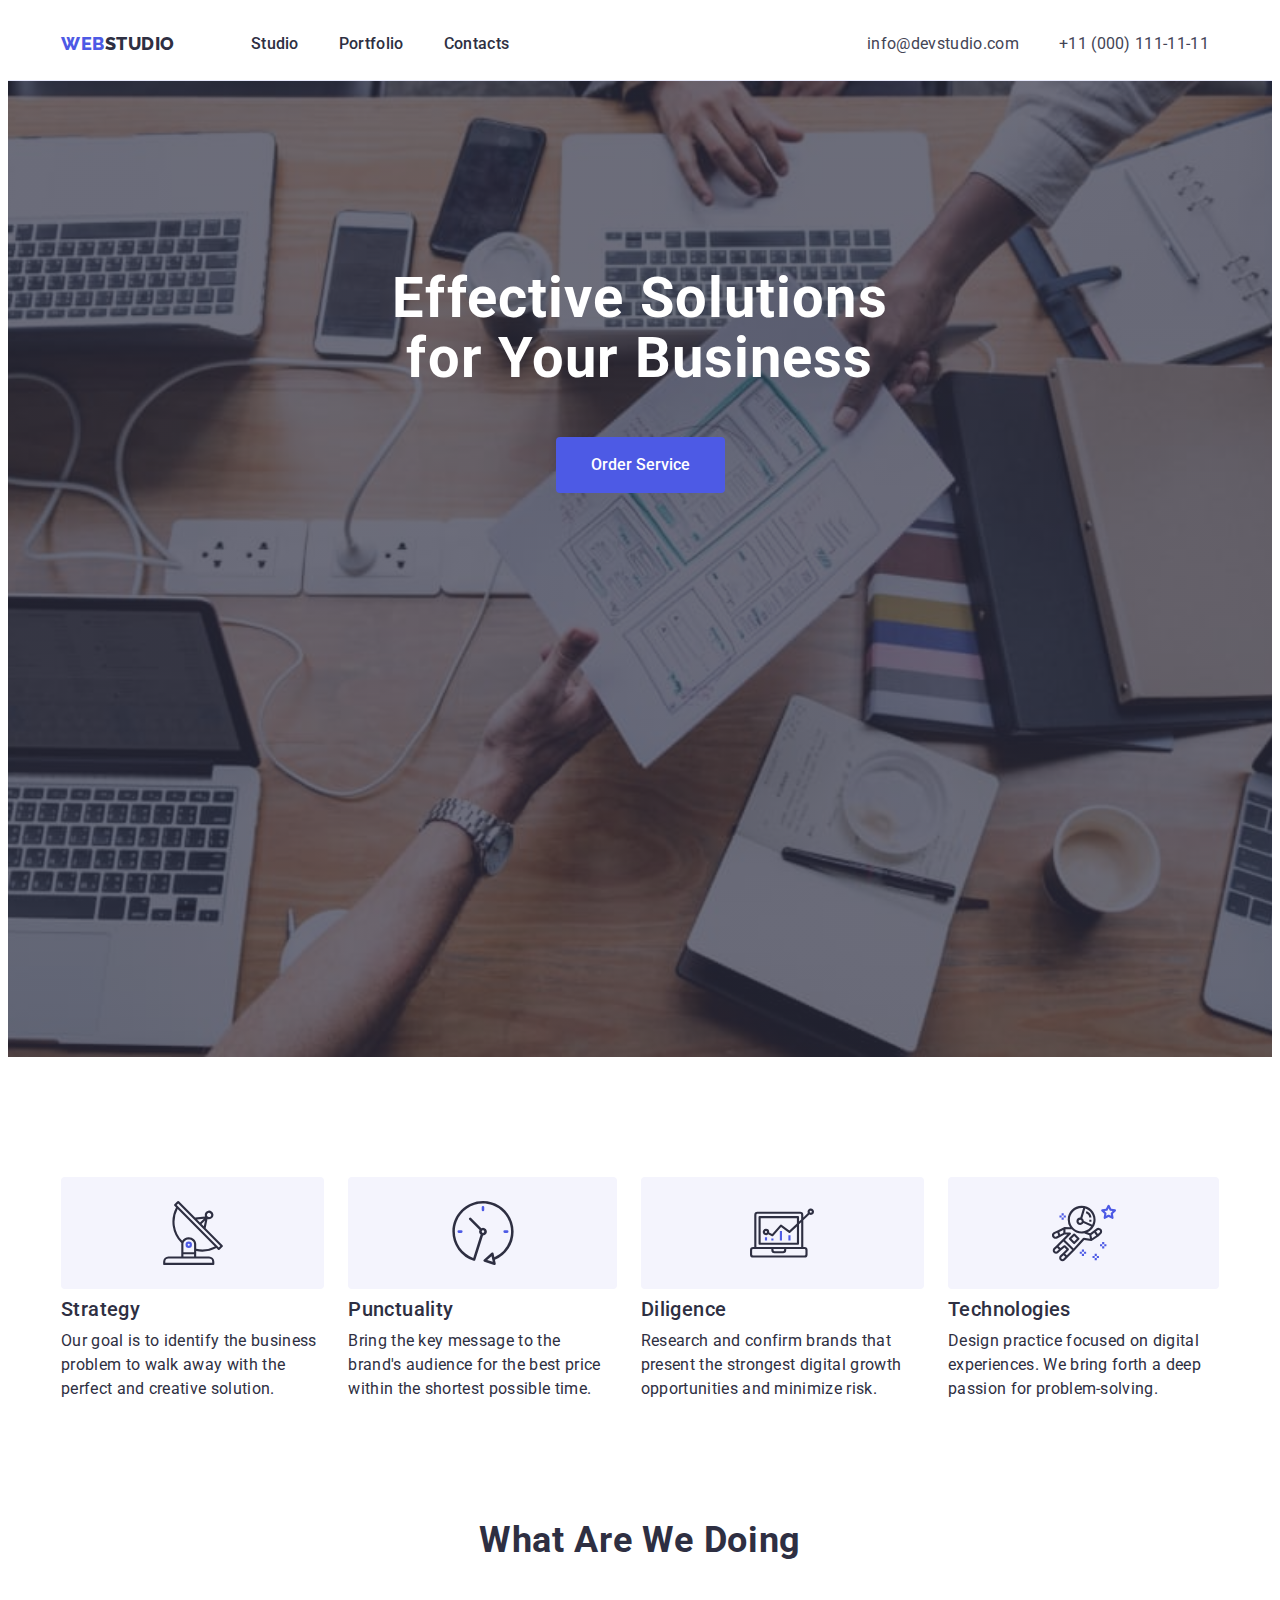
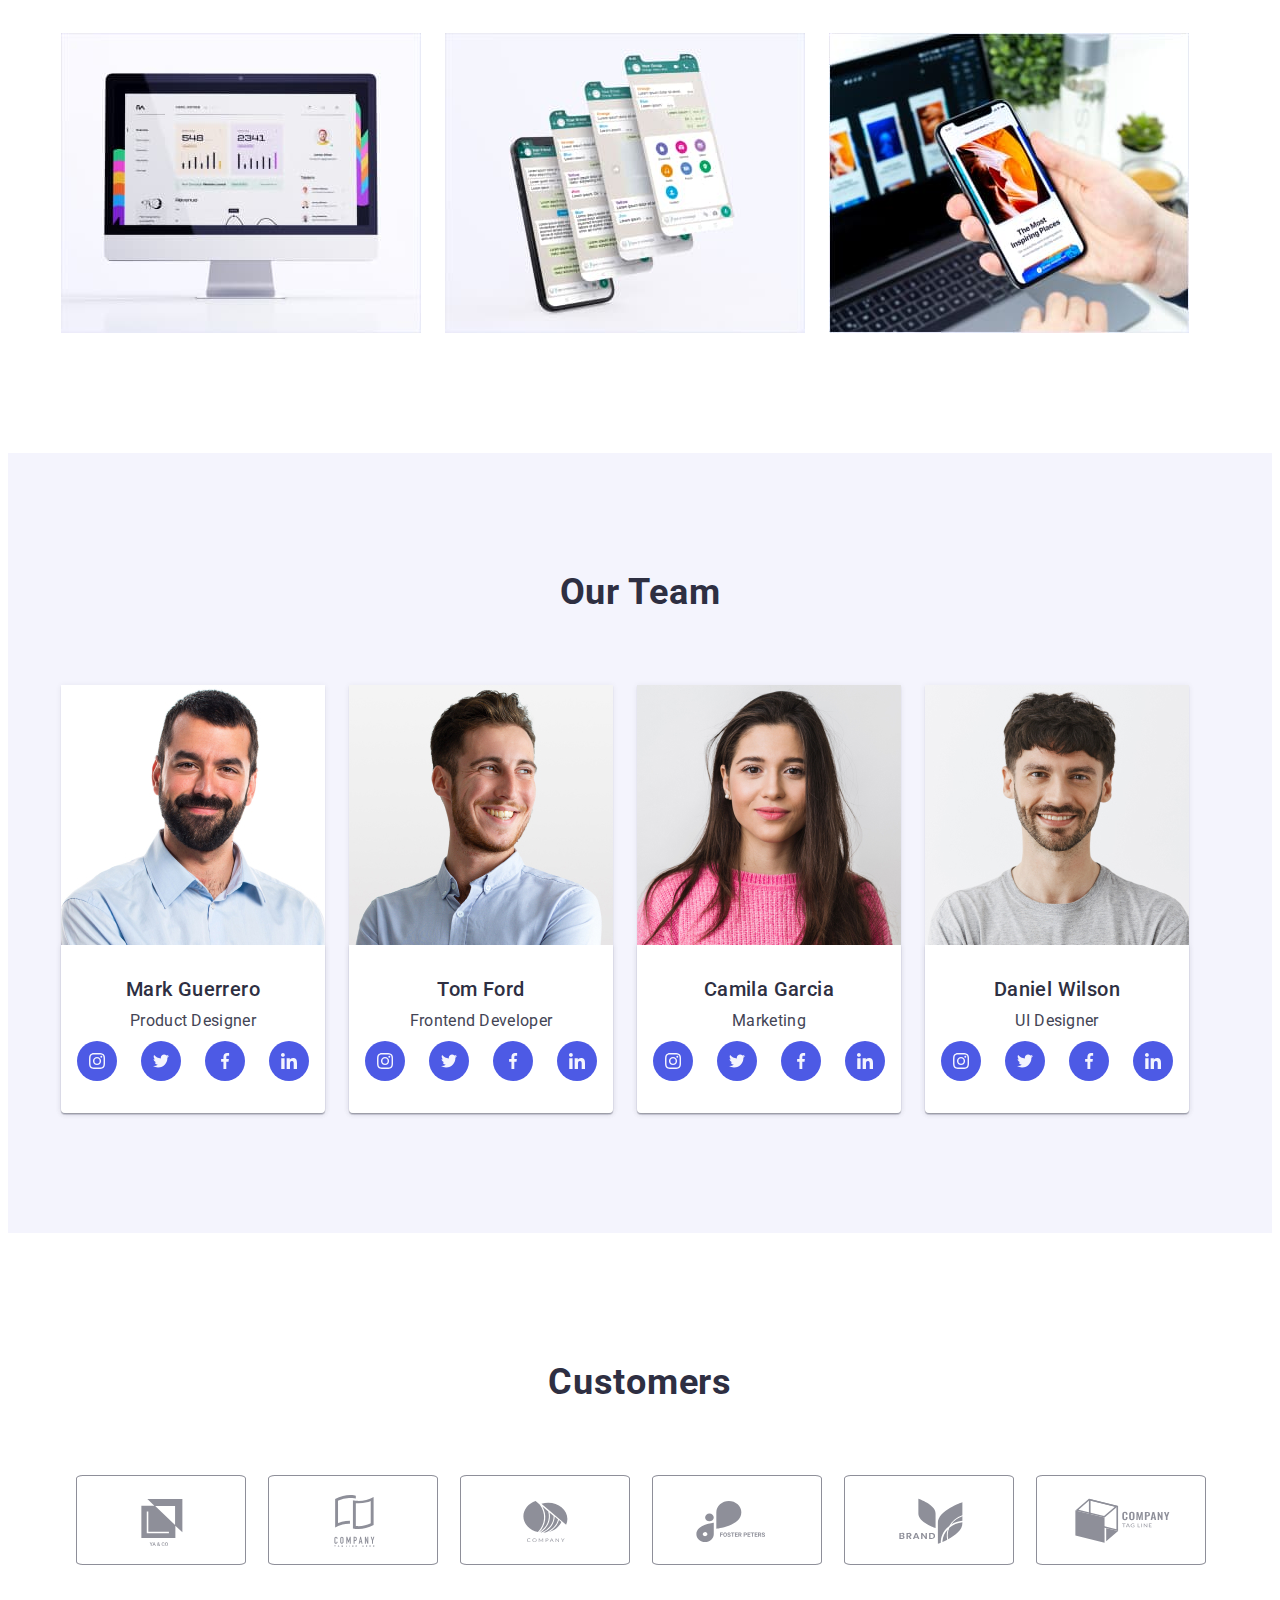
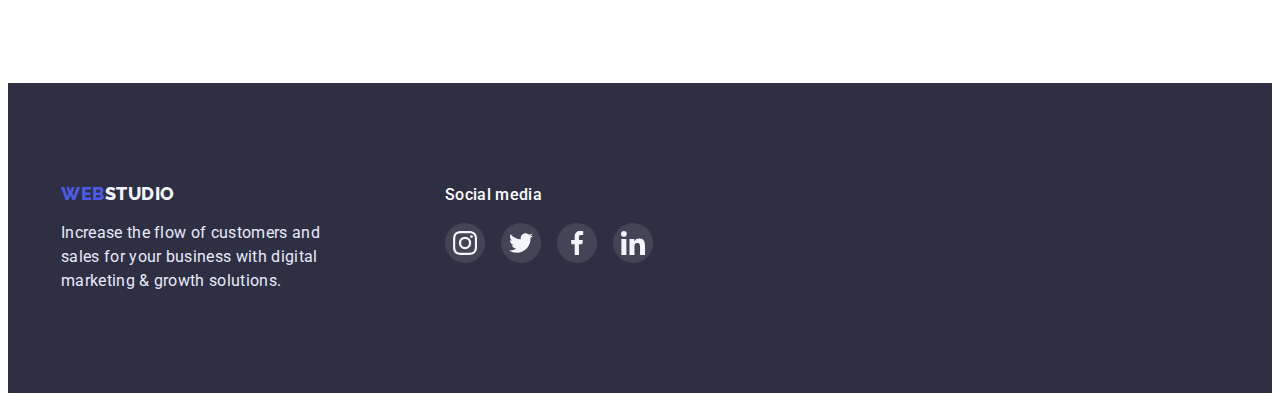
==== index.html @ 4a29c6fa "Initial commit" ====
<!DOCTYPE html>
<html lang="en">
  <head>
    <meta charset="UTF-8" />
    <meta http-equiv="X-UA-Compatible" content="IE=edge" />
    <meta name="viewport" content="width=device-width, initial-scale=1.0" />
    <title>Web Studio</title>
    <link rel="preconnect" href="https://fonts.googleapis.com" />
    <link rel="preconnect" href="https://fonts.gstatic.com" crossorigin />
    <link
      rel="stylesheet"
      href="https://cdnjs.cloudflare.com/ajax/libs/modern-normalize/1.1.0/modern-normalize.min.css"
      integrity="sha512-wpPYUAdjBVSE4KJnH1VR1HeZfpl1ub8YT/NKx4PuQ5NmX2tKuGu6U/JRp5y+Y8XG2tV+wKQpNHVUX03MfMFn9Q=="
      crossorigin="anonymous"
      referrerpolicy="no-referrer"
    />
    <link
      href="https://fonts.googleapis.com/css2?family=Raleway:wght@800&family=Roboto:wght@400;500;700;900&display=swap"
      rel="stylesheet"
    />
    <link rel="stylesheet" href="./css/style.css" />
  </head>
  <body>
    <header class="header">
      <div class="container header-list">
        <!-- navigation-->
        <nav class="header-navigation">
          <a class="header-logo" href="./index.html">
            <span class="span-logo">Web</span>Studio</a
          >
          <ul class="header-list list">
            <li class="header-item">
              <a class="header-link" href="./index.html">Studio</a>
            </li>
            <li class="header-item">
              <a class="header-link" href="./portfolio.html">Portfolio</a>
            </li>
            <li class="header-item">
              <a class="header-link" href="./contacts.html">Contacts</a>
            </li>
          </ul>
        </nav>

        <address class="address">
          <ul class="address-list list">
            <li class="address-phone">
              <a class="address-link" href="mailto:info@devstudio.com"
                >info@devstudio.com</a
              >
            </li>
            <li class="address-email">
              <a class="address-link" href="tel:+110001111111"
                >+11 (000) 111-11-11</a
              >
            </li>
          </ul>
        </address>
      </div>
    </header>
    <!--hero-->
    <main class="main">
      <section class="hero">
        <div class="container">
          <div class="hero-container">
            <h1 class="hero-slogan">Effective Solutions for Your Business</h1>
            <button class="hero-button" type="button">Order Service</button>
          </div>
        </div>
      </section>

      <!-- section 2-->
      <section class="values-section">
        <div class="container">
          <h2 class="visually-hidden">Values</h2>
          <ul class="values-section-list list">
            <li class="values-section-item">
              <div class="value-item-box">
                <svg class="value-icon" width="64" height="64">
                  <use href="./images/icons.svg#icon-antenna"></use>
                </svg>
              </div>
              <h3 class="values-section-item-header">Strategy</h3>
              <p class="values-section-item-text">
                Our goal is to identify the business problem to walk away with
                the perfect and creative solution.
              </p>
            </li>
            <li class="values-section-item">
              <div class="value-item-box">
                <svg class="value-icon" width="64" height="64">
                  <use href="./images/icons.svg#icon-clock"></use>
                </svg>
              </div>
              <h3 class="values-section-item-header">Punctuality</h3>
              <p class="values-section-item-text">
                Bring the key message to the brand's audience for the best price
                within the shortest possible time.
              </p>
            </li>
            <li class="values-section-item">
              <div class="value-item-box">
                <svg class="value-icon" width="64" height="64">
                  <use href="./images/icons.svg#icon-diagram"></use>
                </svg>
              </div>
              <h3 class="values-section-item-header">Diligence</h3>
              <p class="values-section-item-text">
                Research and confirm brands that present the strongest digital
                growth opportunities and minimize risk.
              </p>
            </li>
            <li class="values-section-item">
              <div class="value-item-box">
                <svg class="value-icon" width="64" height="64">
                  <use href="./images/icons.svg#icon-astronaut"></use>
                </svg>
              </div>
              <h3 class="values-section-item-header">Technologies</h3>
              <p class="values-section-item-text">
                Design practice focused on digital experiences. We bring forth a
                deep passion for problem-solving.
              </p>
            </li>
          </ul>
        </div>
      </section>
      <!--section 3-->
      <section class="doing-section">
        <div class="container">
          <h2 class="doing-section-header">What are we doing</h2>

          <ul class="doing-section-list list">
            <li class="doing-section-item">
              <img src="./images/img1.jpg" alt="monitor" width="360" />
            </li>
            <li class="doing-section-item">
              <img
                src="./images/img2.jpg"
                alt="phone and screens"
                width="360"
              />
            </li>
            <li class="doing-section-item">
              <img src="./images/img3.jpg" alt="phone in hand" width="360" />
            </li>
          </ul>
        </div>
      </section>

      <!-- section 4 -->
      <section class="team-section">
        <div class="container">
          <h2 class="team-section-header">Our Team</h2>

          <ul class="team-section-lsit list">
            <li class="team-section-item">
              <img
                src="./images/img4.jpg"
                alt="Mark Guerrero's photo"
                width="264"
              />
              <div class="card">
                <h3 class="team-section-name">Mark Guerrero</h3>
                <p class="team-section-position">Product Designer</p>

                <ul class="social-list">
                  <li class="social-list-item">
                    <a class="social-list-link" href="">
                      <svg class="team-social-icon" width="16" height="16">
                        <use href="./images/icons.svg#icon-instagram"></use>
                      </svg>
                    </a>
                  </li>
                  <li class="social-list-item">
                    <a class="social-list-link" href="">
                      <svg class="team-social-icon" width="16" height="16">
                        <use href="./images/icons.svg#icon-twitter"></use>
                      </svg>
                    </a>
                  </li>
                  <li class="social-list-item">
                    <a class="social-list-link" href="">
                      <svg class="team-social-icon" width="16" height="16">
                        <use href="./images/icons.svg#icon-facebook"></use>
                      </svg>
                    </a>
                  </li>
                  <li class="social-list-item">
                    <a class="social-list-link" href="">
                      <svg class="team-social-icon" width="16" height="16">
                        <use href="./images/icons.svg#icon-linkedin"></use>
                      </svg>
                    </a>
                  </li>
                </ul>
              </div>
            </li>
            <li class="team-section-item">
              <img src="./images/img5.jpg" alt="Tom Ford's photo" width="264" />
              <div class="card">
                <h3 class="team-section-name">Tom Ford</h3>
                <p class="team-section-position">Frontend Developer</p>
                <ul class="social-list">
                  <li class="social-list-item">
                    <a class="social-list-link" href="">
                      <svg class="team-social-icon" width="16" height="16">
                        <use href="./images/icons.svg#icon-instagram"></use>
                      </svg>
                    </a>
                  </li>
                  <li class="social-list-item">
                    <a class="social-list-link" href="">
                      <svg class="team-social-icon" width="16" height="16">
                        <use href="./images/icons.svg#icon-twitter"></use>
                      </svg>
                    </a>
                  </li>
                  <li class="social-list-item">
                    <a class="social-list-link" href="">
                      <svg class="team-social-icon" width="16" height="16">
                        <use href="./images/icons.svg#icon-facebook"></use>
                      </svg>
                    </a>
                  </li>
                  <li class="social-list-item">
                    <a class="social-list-link" href="">
                      <svg class="team-social-icon" width="16" height="16">
                        <use href="./images/icons.svg#icon-linkedin"></use>
                      </svg>
                    </a>
                  </li>
                </ul>
              </div>
            </li>
            <li class="team-section-item">
              <img
                src="./images/img6.jpg"
                alt="Camila Garcia's photo"
                width="264"
              />
              <div class="card">
                <h3 class="team-section-name">Camila Garcia</h3>
                <p class="team-section-position">Marketing</p>
                <ul class="social-list">
                  <li class="social-list-item">
                    <a class="social-list-link" href="">
                      <svg class="team-social-icon" width="16" height="16">
                        <use href="./images/icons.svg#icon-instagram"></use>
                      </svg>
                    </a>
                  </li>
                  <li class="social-list-item">
                    <a class="social-list-link" href="">
                      <svg class="team-social-icon" width="16" height="16">
                        <use href="./images/icons.svg#icon-twitter"></use>
                      </svg>
                    </a>
                  </li>
                  <li class="social-list-item">
                    <a class="social-list-link" href="">
                      <svg class="team-social-icon" width="16" height="16">
                        <use href="./images/icons.svg#icon-facebook"></use>
                      </svg>
                    </a>
                  </li>
                  <li class="social-list-item">
                    <a class="social-list-link" href="">
                      <svg class="team-social-icon" width="16" height="16">
                        <use href="./images/icons.svg#icon-linkedin"></use>
                      </svg>
                    </a>
                  </li>
                </ul>
              </div>
            </li>
            <li class="team-section-item">
              <img
                src="./images/img7.jpg"
                alt="Daniel Wilson's photo"
                width="264"
              />
              <div class="card">
                <h3 class="team-section-name">Daniel Wilson</h3>
                <p class="team-section-position">UI Designer</p>
                <ul class="social-list">
                  <li class="social-list-item">
                    <a class="social-list-link" href="">
                      <svg class="team-social-icon" width="16" height="16">
                        <use href="./images/icons.svg#icon-instagram"></use>
                      </svg>
                    </a>
                  </li>
                  <li class="social-list-item">
                    <a class="social-list-link" href="">
                      <svg class="team-social-icon" width="16" height="16">
                        <use href="./images/icons.svg#icon-twitter"></use>
                      </svg>
                    </a>
                  </li>
                  <li class="social-list-item">
                    <a class="social-list-link" href="">
                      <svg class="team-social-icon" width="16" height="16">
                        <use href="./images/icons.svg#icon-facebook"></use>
                      </svg>
                    </a>
                  </li>
                  <li class="social-list-item">
                    <a class="social-list-link" href="">
                      <svg class="team-social-icon" width="16" height="16">
                        <use href="./images/icons.svg#icon-linkedin"></use>
                      </svg>
                    </a>
                  </li>
                </ul>
              </div>
            </li>
          </ul>
        </div>
      </section>
      <!-- --------------- Customers ---------------------- -->
      <section class="customers-section">
        <div class="container">
          <h2 class="customers-section-header">Customers</h2>
          <ul class="customers-list list">
            <li class="customers-list-item">
              <a class="customers-link" href="">
                <svg class="customers-icon" width="104" height="56">
                  <use href="./images/icons.svg#icon-Logo"></use>
                </svg>
              </a>
            </li>
            <li class="customers-list-item">
              <a class="customers-link" href="">
                <svg class="customers-icon" width="104" height="56">
                  <use href="./images/icons.svg#icon-Logo-1"></use>
                </svg>
              </a>
            </li>
            <li class="customers-list-item">
              <a class="customers-link" href="">
                <svg class="customers-icon" width="104" height="56">
                  <use href="./images/icons.svg#icon-Logo-2"></use>
                </svg>
              </a>
            </li>
            <li class="customers-list-item">
              <a class="customers-link" href="">
                <svg class="customers-icon" width="104" height="56">
                  <use href="./images/icons.svg#icon-Logo-3"></use>
                </svg>
              </a>
            </li>
            <li class="customers-list-item">
              <a class="customers-link" href="">
                <svg class="customers-icon" width="104" height="56">
                  <use href="./images/icons.svg#icon-Logo-4"></use>
                </svg>
              </a>
            </li>
            <li class="customers-list-item">
              <a class="customers-link" href="">
                <svg class="customers-icon" width="104" height="56">
                  <use href="./images/icons.svg#icon-Logo-5"></use>
                </svg>
              </a>
            </li>
          </ul>
        </div>
      </section>
    </main>
    <footer class="footer">
      <div class="container footer-cards">
        <div class="footer-card">
          <a class="footer-link" href="./index.html"
            ><span class="footer-span-logo">Web</span>Studio</a
          >
          <p class="footer-text">
            Increase the flow of customers and sales for your business with
            digital marketing & growth solutions.
          </p>
        </div>
        <div class="footer-social">
          <p class="footer-social-header">Social media</p>
          <ul class="footer-social-list">
            <li class="footer-social-list-item">
              <a class="footer-social-link" href="">
                <svg class="footer-icon" width="24" height="24">
                  <use href="./images/icons.svg#icon-instagram"></use>
                </svg>
              </a>
            </li>
            <li class="footer-social-list-item">
              <a class="footer-social-link" href="">
                <svg class="footer-icon" width="24" height="24">
                  <use href="./images/icons.svg#icon-twitter"></use>
                </svg>
              </a>
            </li>
            <li class="footer-social-list-item">
              <a class="footer-social-link" href="">
                <svg class="footer-icon" width="24" height="24">
                  <use href="./images/icons.svg#icon-facebook"></use>
                </svg>
              </a>
            </li>
            <li class="footer-social-list-item">
              <a class="footer-social-link" href="">
                <svg class="footer-icon" width="24" height="24">
                  <use href="./images/icons.svg#icon-linkedin"></use>
                </svg>
              </a>
            </li>
          </ul>
        </div>
      </div>
    </footer>
  </body>
</html>
---- css/style.css ----
body {
  font-family: 'Roboto', sans-serif;
  color: var(--small-elements-color);
  background-color: var(--main-background);
}
h1,
h2,
h3,
h3,
h4,
h5,
h6,
p {
  margin: 0;
}
ul {
  list-style: none;
  margin: 0;
  padding-left: 0;
}
a {
  text-decoration: none;
  color: inherit;
}
img {
  display: block;
  max-width: 100%;
  height: auto;
}
.container {
  width: 1158px;

  margin-right: auto;

  margin-left: auto;
  padding-left: 15px;
  padding-right: 15px;
}
:root {
  --text-color: #2e2f42; /* NAVY BLUE */
  --hover-btn: #404bbf; /* OCEAN */
  --small-elements-color: #434455; /* slate*/
  --main-background: #ffffff; /* white*/
  --logo-color: #4d5ae5; /* iris*/
  --footer-link-color: #f4f4fd; /* CLOUD */
  --footer-text-color: #e7e9fc; /* CORNFLOWER */
  --borders-color: #8e8f99; /* LIGHT SLATE */
  --logo-font: 'Raleway', sans-serif;
  --universal-gap: 24px;
  --green: #31d0aa;
  --footer-socials-bcgr: rgba(255, 255, 255, 0.1);
  --hero-eclipse: rgba(46, 47, 66, 0.7);
}
.list {
  list-style: none;
  list-style-position: inherit;
}
.visually-hidden {
  position: absolute;
  width: 1px;
  height: 1px;
  margin: -1px;
  border: 0;
  padding: 0;
  white-space: nowrap;
  clip-path: inset(100%);
  clip: rect(0 0 0 0);
  overflow: hidden;
}
/* -----------header----------- */
.header-list {
  display: flex;
  align-items: center;
  gap: 40px;
}
.header {
  border-bottom: 1px solid var(--footer-text-color);
}
.header-navigation {
  display: flex;
  align-items: center;
}

.header-logo {
  font-family: var(--logo-font);
  font-weight: 800;
  font-size: 18px;
  line-height: 1.33;
  margin-right: 76px;
  letter-spacing: 0.03em;
  text-transform: uppercase;
  color: var(--text-color);

  text-decoration: none;
}
.span-logo {
  color: var(--logo-color);
}

.header-link {
  display: inline-block;
  text-decoration: none;
  color: var(--text-color);
  font-weight: 500;
  font-size: 16px;
  line-height: 1.5;
  padding-top: 24px;
  padding-bottom: 24px;
  letter-spacing: 0.02em;
}
.header-link:hover,
.header-link:focus {
  color: var(--hover-btn);
}

/* ------------address-------------- */
.address-list {
  display: flex;
  gap: 20px;
  margin-left: auto;
}
.address-link {
  text-decoration: none;
  color: var(--small-elements-color);
  font-style: normal;
  font-size: 16px;
  line-height: 1.5;
  padding: 24px 10px;
  letter-spacing: 0.02em;
}
.address-link:hover,
.address-link:focus {
  color: var(--hover-btn);
}
.address-phone {
}
.address {
  margin-left: auto;
}
.address-email {
}

/*---------------------footer--------------- */
.footer {
  background: var(--text-color);
  padding: 100px 0;
}
.footer-cards {
  display: flex;
  align-items: baseline;
}
.footer-card {
}
.footer-link {
  text-decoration: none;
  color: var(--footer-link-color);

  font-family: var(--logo-font);

  font-weight: 800;
  font-size: 18px;
  line-height: 1.16;

  margin-bottom: 8px;
  letter-spacing: 0.03em;
  text-transform: uppercase;
}
.footer-text {
  font-size: 16px;
  line-height: 1.5;
  /* or 150% */
  width: 264px;
  letter-spacing: 0.02em;
  max-height: 264px;
  margin-top: 16px;

  color: var(--footer-text-color);
}
.footer-span-logo {
  color: var(--logo-color);
}
.footer-social {
  margin-left: 120px;
  width: 208px;
  height: 80px;
}
.footer-social-header {
  font-weight: 500;
  font-size: 16px;
  line-height: 24px;
  /* identical to box height, or 150% */

  letter-spacing: 0.02em;
  color: var(--main-background);
  margin-bottom: 16px;
}
.footer-social-list {
  display: flex;
  gap: 16px;
}
.footer-social-list-item {
}
.footer-social-link {
  display: flex;
  border: 0px solid var(--footer-socials-bcgr);
  border-radius: 50%;
  background-color: var(--footer-socials-bcgr);
  width: 40px;
  height: 40px;
  justify-content: center;
  align-items: center;
  fill: var(--footer-link-color);
}
.footer-social-link:is(:hover, :focus) {
  background-color: var(--green);
}
.footer-icon {
}

/*---------------------hero--------------- */
.hero {
  height: 600px;
  background: var(--text-color);
  background-image: linear-gradient(var(--hero-eclipse), var(--hero-eclipse)),
    url(../images/hero.jpg);
  background-repeat: no-repeat;
  background-position: center;
  background-size: cover;
  margin-left: auto;
  margin-right: auto;
  max-width: 1440px;
  padding-top: 188px;
  padding-bottom: 188px;
}
.hero-container {
  display: flex;
  flex-direction: column;
  align-items: center;
  max-width: 1440рх;
}
.hero-slogan {
  /* Header 1 */
  display: block;

  width: 496px;
  font-size: 56px;
  line-height: 1.07;
  /* or 107% */

  margin-bottom: 48px;
  text-align: center;
  letter-spacing: 0.02em;

  color: var(--main-background);
}
.hero-button {
  font-family: inherit;
  background: var(--logo-color);
  border-radius: 4px;
  padding: 16px 32px;
  min-width: 169px;

  font-weight: 500;
  font-size: 16px;
  line-height: 1.5;

  color: var(--main-background);
  border-style: none;
  /* Inside auto layout */
  cursor: pointer;
}
.hero-button:hover {
  background-color: var(--hover-btn);
}
/*----------------------------Values---------------------*/
.values-section {
  padding: 120px 0;
}

.values-section-list {
  display: flex;
  gap: var(--universal-gap);
}

.values-section-item {
  width: calc((100%-72px) / 4);
}
.value-item-box {
  display: flex;
  justify-content: center;
  align-items: center;
  background-color: var(--footer-link-color);
  border-radius: 4px;
  margin-bottom: 8px;
  min-height: 112px;
}
.value-icon {
}
.values-section-item-header {
  font-weight: 500;
  font-size: 20px;
  line-height: 1.2;
  margin-bottom: 8px;
  letter-spacing: 0.02em;

  /* NAVY BLUE */

  color: var(--text-color);
}
.values-section-item-text {
  font-size: 16px;
  line-height: 1.5;
  /* or 150% */

  letter-spacing: 0.02em;

  /* SLATE */

  color: var(--text-color);
}
/*----------------------------Doing---------------------*/
.doing-section {
  padding-bottom: 120px;
}
.doing-section-header {
  font-size: 36px;
  line-height: 1.11;

  text-align: center;
  letter-spacing: 0.02em;
  text-transform: capitalize;
  margin-bottom: 72px;

  /* NAVY BLUE */
  color: var(--text-color);
}

.doing-section-list {
  display: flex;
  gap: var(--universal-gap);
  padding-left: 0;
}
/*
.doing-section-item {
} */
/*----------------------------Team---------------------*/
.team-section {
  padding-top: 120px;
  padding-bottom: 120px;
  background-color: var(--footer-link-color);
}
.team-section-header {
  font-size: 36px;
  line-height: 1.11;
  text-align: center;
  letter-spacing: 0.02em;
  text-transform: capitalize;
  margin-bottom: 72px;

  /* NAVY BLUE */

  color: var(--text-color);
}
.team-section-lsit {
  display: flex;

  gap: var(--universal-gap);
  padding-left: 0;
}

.team-section-item {
  box-shadow: 0px 1px 6px rgb(46 47 66 / 8%), 0px 1px 1px rgb(46 47 66 / 16%),
    0px 2px 1px rgb(46 47 66 / 8%);
  border-radius: 0 0 4px 4px;
}
.card {
  text-align: center;
  background: var(--main-background);
  box-shadow: 0px 1px 6px rgba(46, 47, 66, 0.08),
    0px 1px 1px rgba(46, 47, 66, 0.16), 0px 2px 1px rgba(46, 47, 66, 0.08);
  border-radius: 0px 0px 4px 4px;

  padding: 32px 16px;
}
.team-section-name {
  font-weight: 500;
  font-size: 20px;
  line-height: 1.2;
  margin-bottom: 8px;

  letter-spacing: 0.02em;
  color: var(--text-color);
}
.team-section-position {
  font-size: 16px;
  line-height: 1.5;
  letter-spacing: 0.02em;
  margin-bottom: 8px;
}

.social-list {
  display: flex;
  gap: 24px;
  justify-content: center;
  align-items: center;
}
.social-list-link {
  background-color: var(--logo-color);
}
.social-list-link:hover {
  background-color: var(--hover-btn);
  color: var(--hover-btn);
}
.social-list-item {
}
.social-list-link {
  display: flex;
  background-color: var(--logo-color);

  border-radius: 50%;

  width: 40px;
  height: 40px;
  justify-content: center;
  align-items: center;
}

.team-social-icon {
  fill: var(--footer-link-color);
}

/* ----------------------------------Customers section ----------------------------------- */
.customers-section {
  padding: 130px 0 120px 0;
}
.customers-section-header {
  font-size: 36px;
  line-height: 1.11;
  text-align: center;
  letter-spacing: 0.02em;
  text-transform: capitalize;
  margin-bottom: 72px;

  /* NAVY BLUE */

  color: var(--text-color);
}
.customers-list {
  display: flex;
  gap: var(--universal-gap);
  justify-content: center;
}
.customers-list-item {
  width: 168px;
  height: 88px;
}
.customers-link {
  display: flex;
  justify-content: center;
  align-items: center;
  width: 100%;
  height: 100%;
  border: 1px solid var(--borders-color);
  border-radius: 4%;
}

.customers-link:is(:hover, :focus) {
  border-color: var(--hover-btn);
  color: var(--hover-btn);
}

.customers-icon {
  fill: var(--borders-color);
}
.customers-link:hover .customers-icon,
.customers-link:focus .customers-icon {
  fill: var(--hover-btn);
}

/* -------------------------------Portfolio page------------------------- */
.portfolio-section {
  padding-top: 96px;
  padding-bottom: 120px;
}
.filter-list {
  display: flex;
  justify-content: center;
  gap: var(--universal-gap);
  padding-left: 0;
  margin-bottom: 72px;
}
/* 
.filter-list-item {
} */
.filter-list-item-btn {
  font-family: inherit;
  padding: 12px 24px;

  /* CLOUD */

  background: var(--footer-link-color);
  /* CORNFLOWER */

  border: 1px solid var(--footer-text-color);
  border-radius: 4px;
  font-weight: 500;
  font-size: 15px;
  line-height: 1.5;

  letter-spacing: 0.04em;

  /* IRIS */

  color: var(--logo-color);
  cursor: pointer;
}
.filter-list-item-btn:hover,
.filter-list-item-btn:focus {
  border: 0;
  color: var(--main-background);
  background: var(--hover-btn);
  box-shadow: 0px 3px 1px rgba(0, 0, 0, 0.1), 0px 2px 1px rgba(0, 0, 0, 0.08),
    0px 2px 2px rgba(0, 0, 0, 0.12);
}
/* ----------------------------------Projects section--------------------- */

.projects-section-list {
  display: flex;
  flex-wrap: wrap;
  column-gap: var(--universal-gap);
  row-gap: 48px;
  padding-left: 0;
}

.projects-section-item {
  flex-basis: calc((100% - 48px) / 3);
}
.projects-card {
  display: inline-block;
  border: 1px solid var(--footer-text-color);
  box-shadow: 0px 1px 6px rgba(46, 47, 66, 0.08);
}
.projects-card:hover,
.projects-card:focus {
  border: 0.5px solid var(--footer-link-color)
  box-shadow: 0px 1px 6px rgba(46, 47, 66, 0.08),
    0px 1px 1px rgba(46, 47, 66, 0.16), 0px 2px 1px rgba(46, 47, 66, 0.08);
}
.portfolio-card {
  padding-top: 32px;
  padding-bottom: 32px;
  padding-left: 16px;

  border: 1px solid var(--footer-text-color);
  border-top: none;
}
.projects-section-name {
  font-weight: 500;
  font-size: 20px;
  line-height: 1.2;
  margin-bottom: 8px;

  letter-spacing: 0.02em;
  color: var(--text-color);
}
.projects-section-type {
  font-size: 16px;
  line-height: 1.5;
  letter-spacing: 0.02em;
}
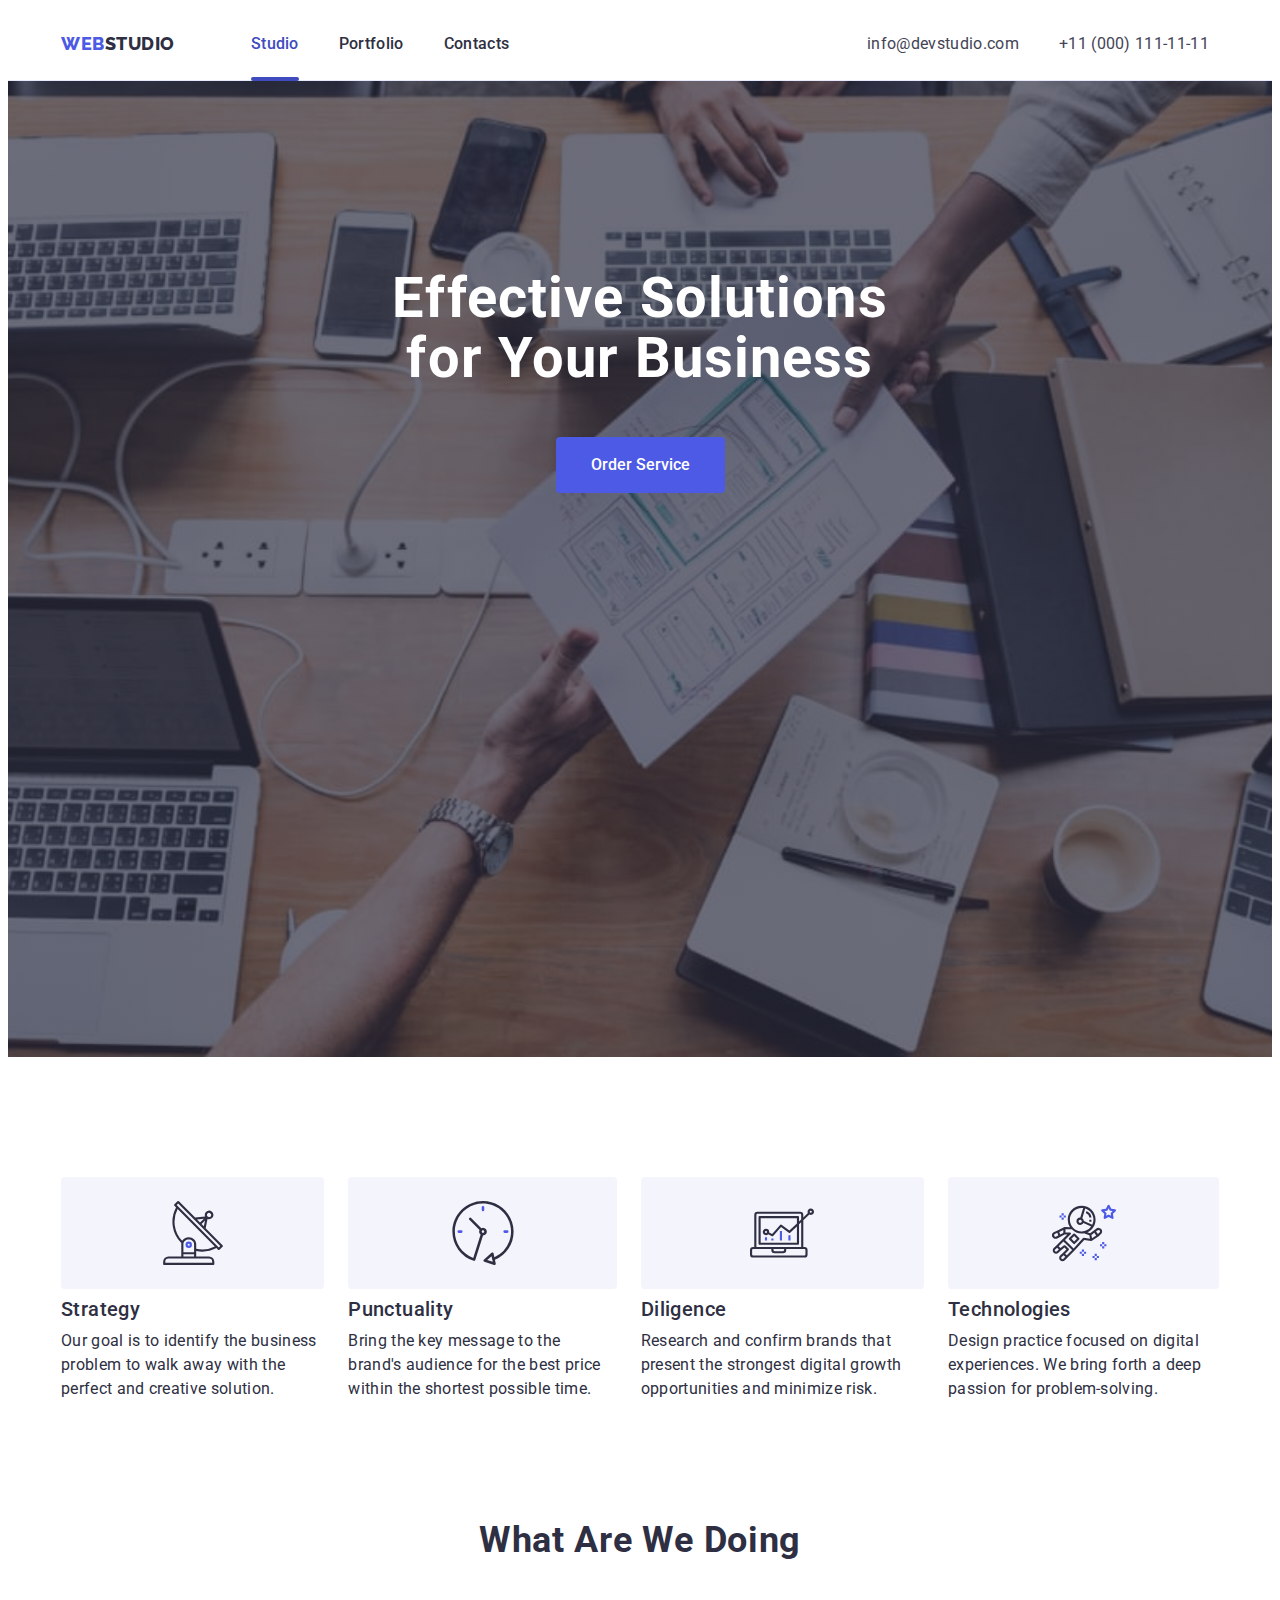
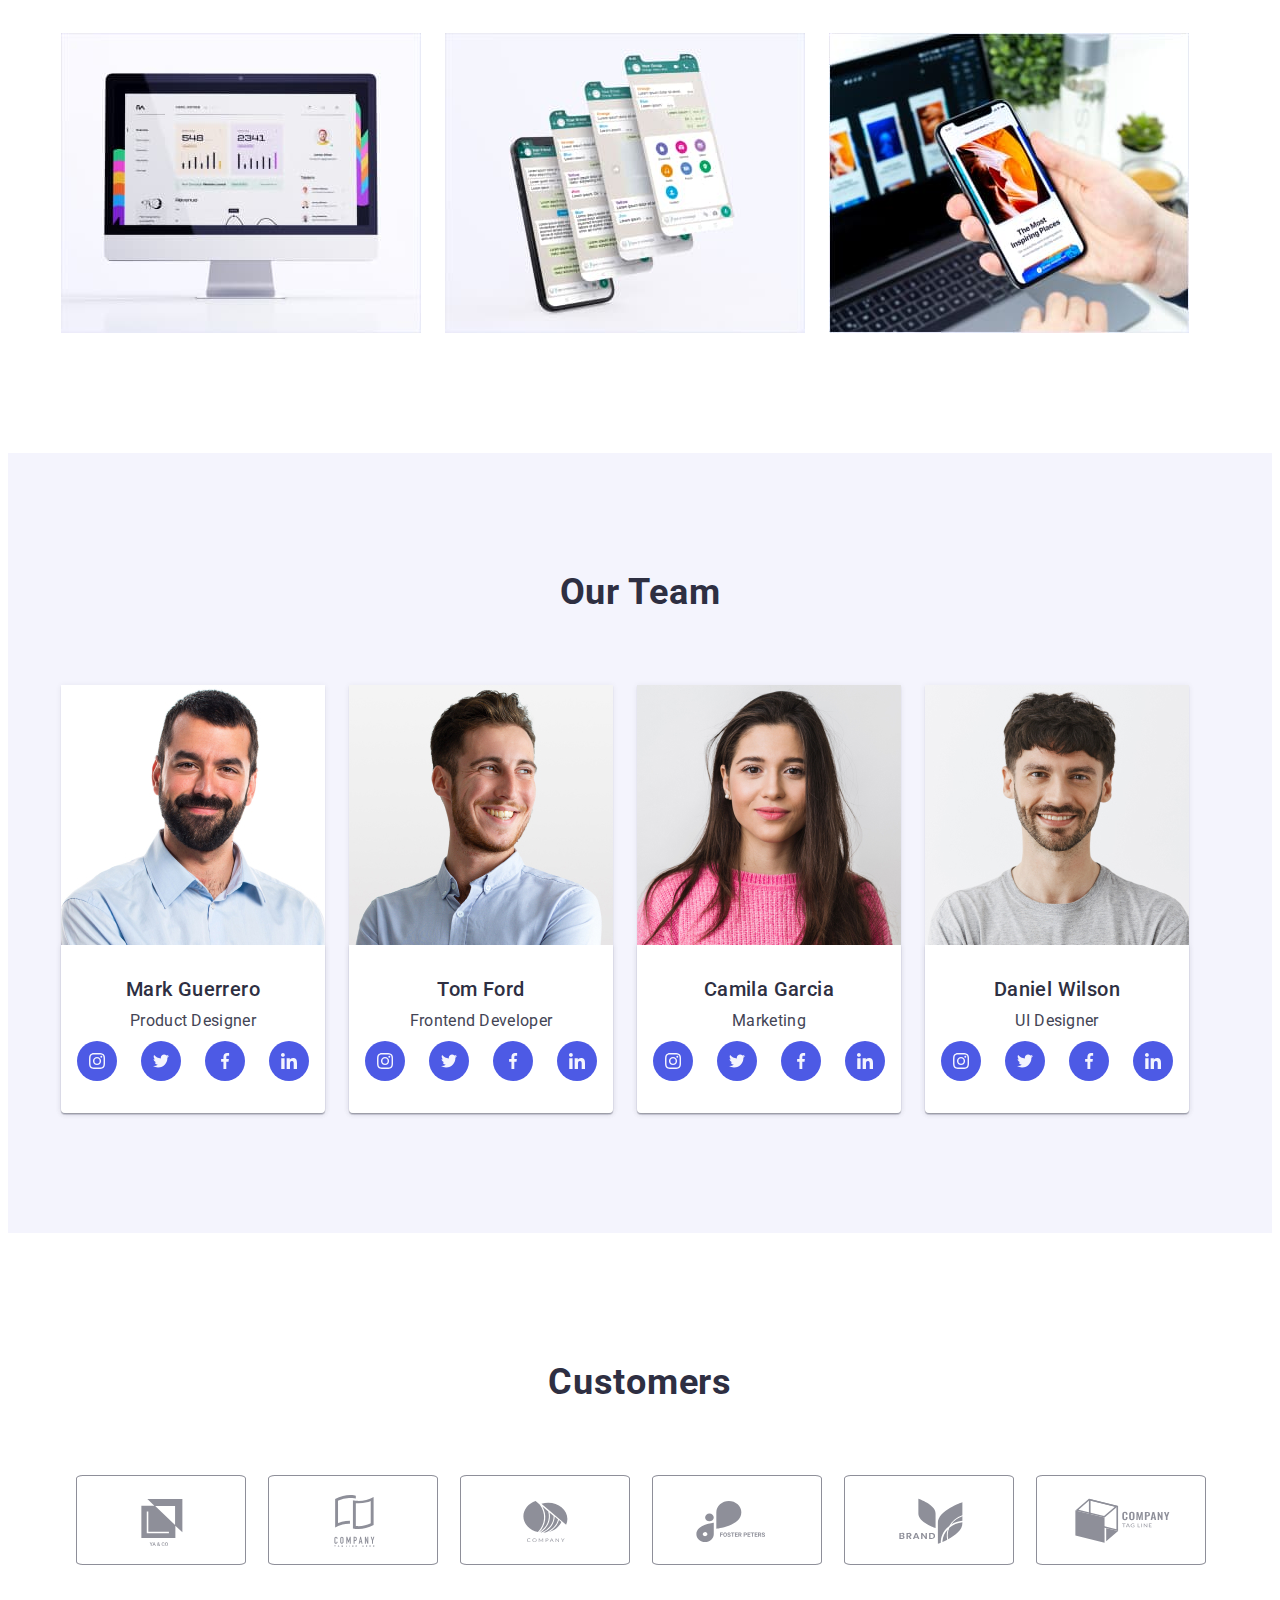
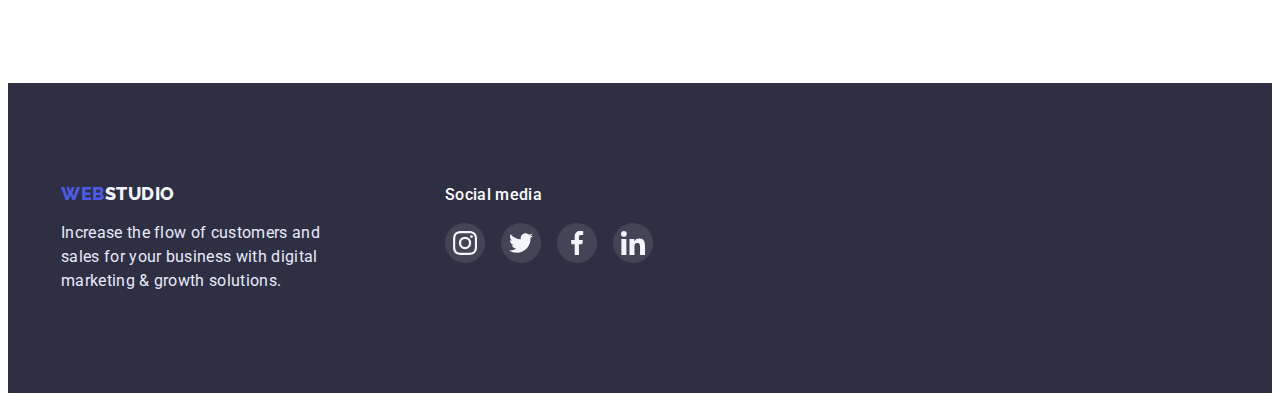
==== commit 89805280: "hw5-before check" ====
--- a/index.html
+++ b/index.html
@@ -30,7 +30,7 @@
           >
           <ul class="header-list list">
             <li class="header-item">
-              <a class="header-link" href="./index.html">Studio</a>
+              <a class="header-link current-page" href="./index.html">Studio</a>
             </li>
             <li class="header-item">
               <a class="header-link" href="./portfolio.html">Portfolio</a>
@@ -63,7 +63,7 @@
         <div class="container">
           <div class="hero-container">
             <h1 class="hero-slogan">Effective Solutions for Your Business</h1>
-            <button class="hero-button" type="button">Order Service</button>
+            <button class="hero-button" data-modal-open type="button">Order Service</button>
           </div>
         </div>
       </section>
@@ -414,5 +414,11 @@
         </div>
       </div>
     </footer>
+    <div class="backdrop is-hidden" data-modal>
+      <div class="modal"><button type="button" class="modal-close-btn" data-modal-close><svg class="modal-close-btn-pic" width="8" height="8">
+        <use href="./images/icons.svg#icon-close"></use>
+      </svg></button></div>
+    </div>
+    <script src="./js/modal.js"></script>
   </body>
 </html>
--- a/css/style.css
+++ b/css/style.css
@@ -26,6 +26,9 @@
   display: block;
   max-width: 100%;
   height: auto;
+}
+button{
+  cursor: pointer;
 }
 .container {
   width: 1158px;
@@ -50,6 +53,12 @@
   --green: #31d0aa;
   --footer-socials-bcgr: rgba(255, 255, 255, 0.1);
   --hero-eclipse: rgba(46, 47, 66, 0.7);
+  --modal-bg-color: #FCFCFC;
+  --backdrop-bg-color: rgba(46, 47, 66, 0.4);
+  --trans-dur-func: 250ms cubic-bezier(0.4, 0, 0.2, 1);
+
+  
+
 }
 .list {
   list-style: none;
@@ -67,6 +76,7 @@
   clip: rect(0 0 0 0);
   overflow: hidden;
 }
+
 /* -----------header----------- */
 .header-list {
   display: flex;
@@ -98,6 +108,7 @@
 }
 
 .header-link {
+  position: relative;
   display: inline-block;
   text-decoration: none;
   color: var(--text-color);
@@ -107,11 +118,35 @@
   padding-top: 24px;
   padding-bottom: 24px;
   letter-spacing: 0.02em;
-}
-.header-link:hover,
+  transition: color var(--trans-dur-func);
+}
+.current-page {
+  color: var(--hover-btn);
+}
+
+.current-page::after {
+    content: '';
+    position: absolute;
+    left: 0;
+    bottom: -1px;
+    display: block;
+    width: 100%;
+    height: 4px;
+    background-color: var(--hover-btn);
+    border-radius: 2px;
+    /* transform: scale(0, 0); */
+  }
+  .header-link:hover,
 .header-link:focus {
   color: var(--hover-btn);
 }
+
+  /* .header-link:hover ::after,
+  .header-link:focus ::after  {
+    transform: scale(1, 1);
+
+  } */
+
 
 /* ------------address-------------- */
 .address-list {
@@ -127,6 +162,7 @@
   line-height: 1.5;
   padding: 24px 10px;
   letter-spacing: 0.02em;
+  transition: color var(--trans-dur-func);
 }
 .address-link:hover,
 .address-link:focus {
@@ -210,6 +246,7 @@
   justify-content: center;
   align-items: center;
   fill: var(--footer-link-color);
+  transition: background-color var(--trans-dur-func);
 }
 .footer-social-link:is(:hover, :focus) {
   background-color: var(--green);
@@ -267,7 +304,7 @@
   color: var(--main-background);
   border-style: none;
   /* Inside auto layout */
-  cursor: pointer;
+  transition: background-color var(--trans-dur-func);
 }
 .hero-button:hover {
   background-color: var(--hover-btn);
@@ -406,6 +443,9 @@
 }
 .social-list-link {
   background-color: var(--logo-color);
+  transition: color var(--trans-dur-func),
+  background-color var(--trans-dur-func);
+  
 }
 .social-list-link:hover {
   background-color: var(--hover-btn);
@@ -462,6 +502,8 @@
   height: 100%;
   border: 1px solid var(--borders-color);
   border-radius: 4%;
+  transition: color var(--trans-dur-func),
+  border-color var(--trans-dur-func);
 }
 
 .customers-link:is(:hover, :focus) {
@@ -512,13 +554,15 @@
   /* IRIS */
 
   color: var(--logo-color);
-  cursor: pointer;
+  transition: box-shadow var(--trans-dur-func),  color var(--trans-dur-func),
+  background-color var(--trans-dur-func),
+  border var(--trans-dur-func);
 }
 .filter-list-item-btn:hover,
 .filter-list-item-btn:focus {
   border: 0;
   color: var(--main-background);
-  background: var(--hover-btn);
+  background-color: var(--hover-btn);
   box-shadow: 0px 3px 1px rgba(0, 0, 0, 0.1), 0px 2px 1px rgba(0, 0, 0, 0.08),
     0px 2px 2px rgba(0, 0, 0, 0.12);
 }
@@ -539,13 +583,40 @@
   display: inline-block;
   border: 1px solid var(--footer-text-color);
   box-shadow: 0px 1px 6px rgba(46, 47, 66, 0.08);
+  transition: box-shadow var(--trans-dur-func), 
+  border var(--trans-dur-func);
 }
 .projects-card:hover,
 .projects-card:focus {
-  border: 0.5px solid var(--footer-link-color)
+  border: 0.5px solid var(--footer-link-color),
   box-shadow: 0px 1px 6px rgba(46, 47, 66, 0.08),
     0px 1px 1px rgba(46, 47, 66, 0.16), 0px 2px 1px rgba(46, 47, 66, 0.08);
 }
+.projects-card-wraper {
+  position: relative;
+  overflow: hidden;
+}
+
+.projects-card-overlay {
+  color: var(--footer-link-color);
+  background-color: var(--logo-color);
+  padding-top: 40px;
+  padding-left: 30px;
+  padding-right: 30px;
+  position: absolute;
+  top: 0;
+  left: 0;
+  width: 100%;
+  height: 100%;
+  transform: translateY(100%);
+  transition: transform var(--trans-dur-func);
+  overflow: auto;
+}
+.projects-card:hover .projects-card-overlay,
+.projects-card:focus .projects-card-overlay {
+  transform: translate(0);
+}
+
 .portfolio-card {
   padding-top: 32px;
   padding-bottom: 32px;
@@ -568,3 +639,61 @@
   line-height: 1.5;
   letter-spacing: 0.02em;
 }
+
+/* ----------------------------modal------------------------------- */
+
+.backdrop {
+  position: fixed;
+  top: 0;
+  left: 0;
+  z-index: 100;
+  background-color: var(--backdrop-bg-color);
+  height: 100%;
+  width: 100%;
+  transition: opacity var(--trans-dur-func), visibility var(--trans-dur-func);
+}
+.backdrop.is-hidden{
+  visibility:hidden; 
+  opacity:0; 
+  pointer-events: none;
+}
+.modal {
+  position: absolute;
+  top: 50%;
+  left: 50%;
+  background-color: var(--modal-bg-color);
+  width: 408px;
+height: 576px;
+transform: translate(-50%, -50%);
+}
+
+.modal-close-btn {
+  position: absolute;
+  top: 24px;
+  right: 24px;
+  width: 24px;
+  height: 24px;
+  background-color: var(--footer-text-color);
+  border: 1px solid rgba(0, 0, 0, 0.1);
+  border-radius: 50%;
+  padding: 0;
+  display: flex;
+  justify-content: center;
+  align-items: center;
+  transition:  background-color var(--trans-dur-func),  fill var(--trans-dur-func), 
+  border var(--trans-dur-func);
+}
+.modal-close-btn:hover,
+.modal-close-btn:focus{
+  background-color: var(--hover-btn);
+  border: var(--hover-btn);
+}
+.modal-close-btn-pic {
+  transition: fill var(--trans-dur-func);
+
+}
+.modal-close-btn:hover .modal-close-btn-pic,
+.modal-close-btn:focus .modal-close-btn-pic {
+  fill: var(--main-background);
+
+}